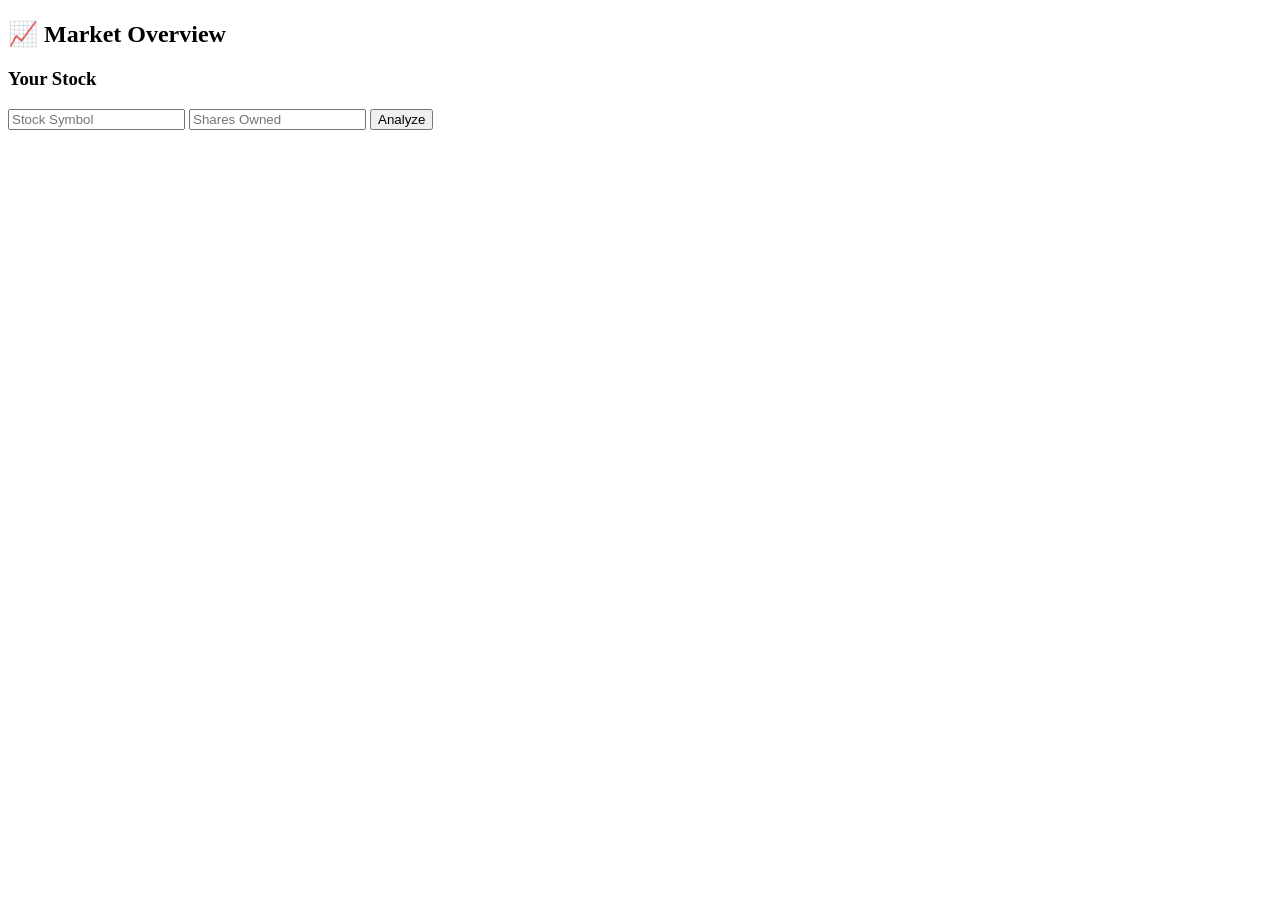
==== dashboard.html @ 51c843a2 "Create dashboard.html" ====
<!DOCTYPE html>
<html>
<head>
  <title>Smart AI – Dashboard</title>
  <link rel="stylesheet" href="style.css">
</head>
<body>

<h2>📈 Market Overview</h2>

<div id="stocks" class="grid"></div>

<h3>Your Stock</h3>
<input id="symbol" placeholder="Stock Symbol">
<input id="shares" type="number" placeholder="Shares Owned">
<button onclick="analyze()">Analyze</button>

<script src="app.js"></script>
</body>
</html>
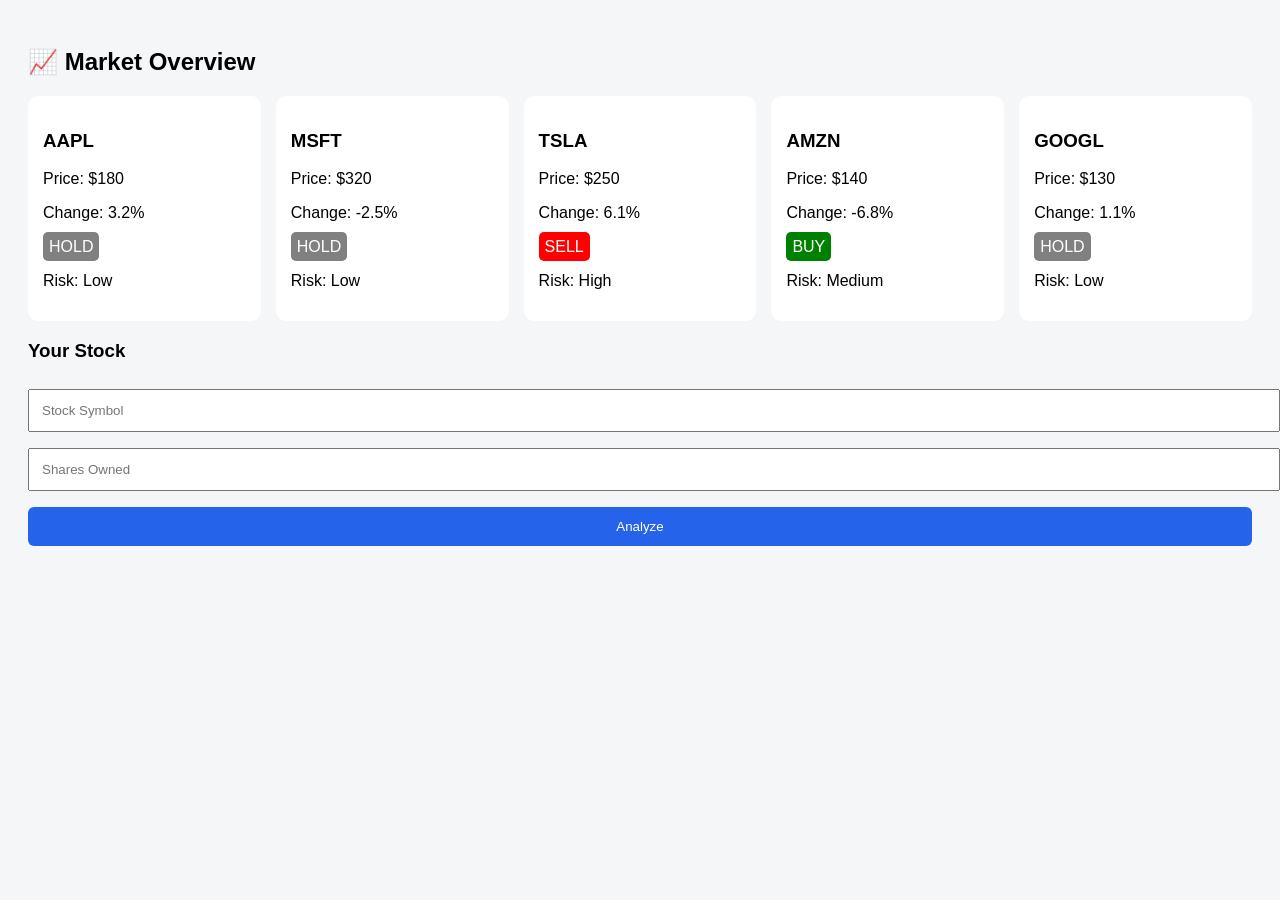
==== commit b69d3d71: "Update dashboard.html" ====
--- a/dashboard.html
+++ b/dashboard.html
@@ -18,3 +18,7 @@
 <script src="app.js"></script>
 </body>
 </html>
+<script src="ai-engine.js"></script>
+<script src="confidence.js"></script>
+<script src="charts.js"></script>
+<script src="portfolio.js"></script>
--- a/style.css
+++ b/style.css
@@ -0,0 +1,51 @@
+body {
+  font-family: Arial, sans-serif;
+  background: #f4f6f8;
+  padding: 20px;
+}
+
+.center {
+  max-width: 400px;
+  margin: auto;
+  text-align: center;
+}
+
+input, button {
+  width: 100%;
+  padding: 12px;
+  margin: 8px 0;
+}
+
+button {
+  background: #2563eb;
+  color: white;
+  border: none;
+  border-radius: 6px;
+}
+
+.grid {
+  display: grid;
+  grid-template-columns: repeat(auto-fit, minmax(160px, 1fr));
+  gap: 15px;
+}
+
+.card {
+  background: white;
+  padding: 15px;
+  border-radius: 10px;
+}
+
+.badge {
+  padding: 6px;
+  border-radius: 5px;
+  color: white;
+}
+
+.BUY { background: green; }
+.SELL { background: red; }
+.HOLD { background: gray; }
+
+.waiver {
+  font-size: 14px;
+  text-align: left;
+}
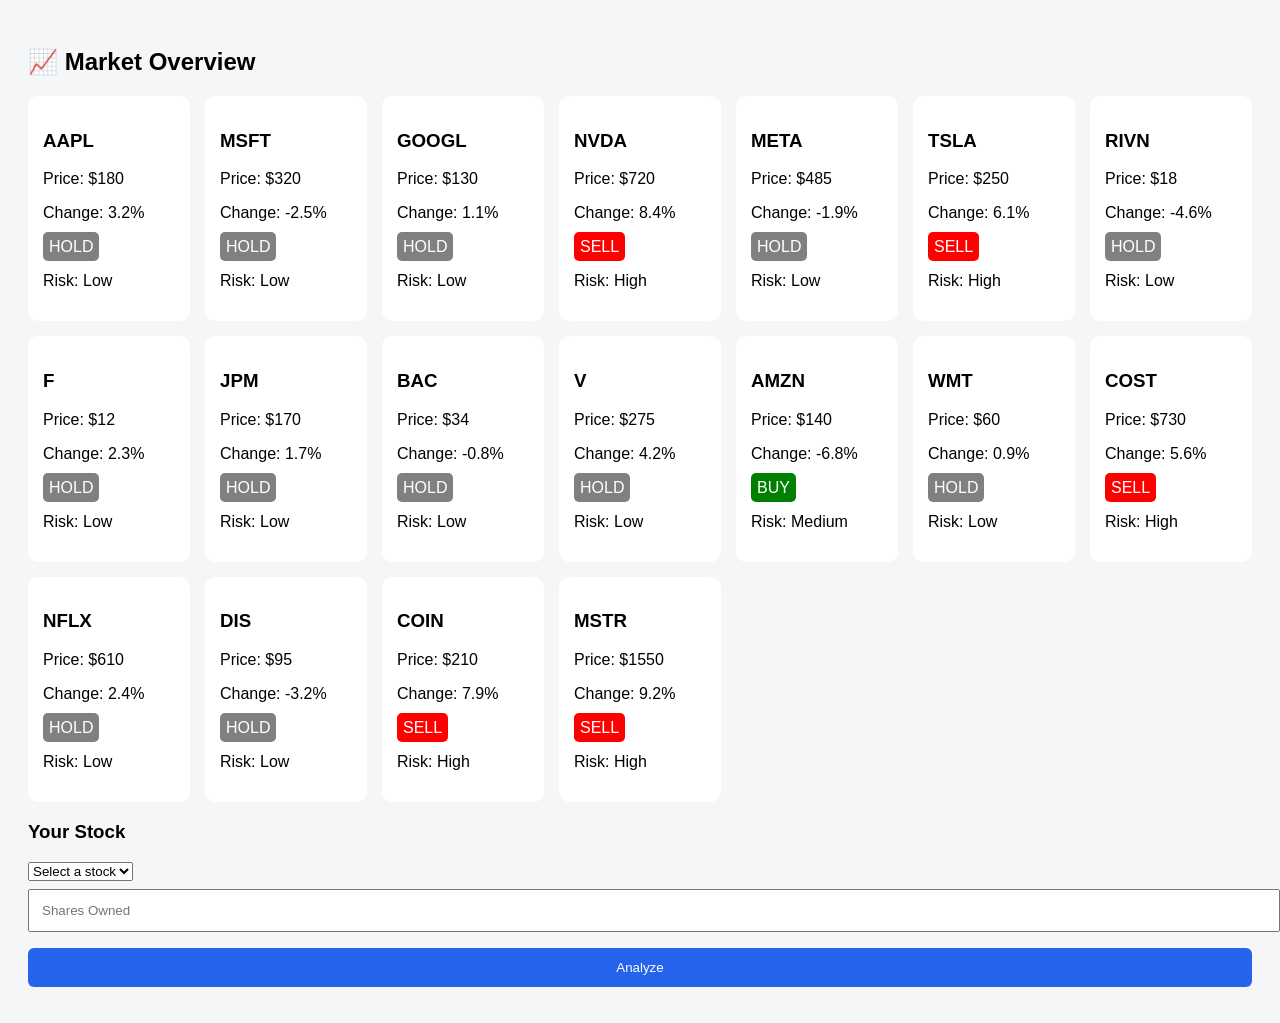
==== commit d5e745aa: "Update dashboard.html" ====
--- a/dashboard.html
+++ b/dashboard.html
@@ -1,24 +1,40 @@
 <!DOCTYPE html>
-<html>
+<html lang="en">
 <head>
+  <meta charset="UTF-8">
   <title>Smart AI – Dashboard</title>
+  <meta name="viewport" content="width=device-width, initial-scale=1.0">
   <link rel="stylesheet" href="style.css">
 </head>
 <body>
 
-<h2>📈 Market Overview</h2>
+  <h2>📈 Market Overview</h2>
 
-<div id="stocks" class="grid"></div>
+  <!-- STOCK GRID -->
+  <div id="stocks" class="grid"></div>
 
-<h3>Your Stock</h3>
-<input id="symbol" placeholder="Stock Symbol">
-<input id="shares" type="number" placeholder="Shares Owned">
-<button onclick="analyze()">Analyze</button>
+  <h3>Your Stock</h3>
 
-<script src="app.js"></script>
+  <!-- STOCK SELECT DROPDOWN -->
+  <select id="symbol">
+    <option value="">Select a stock</option>
+  </select>
+
+  <!-- SHARES INPUT -->
+  <input id="shares" type="number" placeholder="Shares Owned">
+
+  <!-- ANALYZE BUTTON -->
+  <button onclick="analyze()">Analyze</button>
+
+  <!-- MAIN APP LOGIC -->
+  <script src="app.js"></script>
+
+  <!-- EXTRA FEATURES -->
+  <script src="ai-engine.js"></script>
+  <script src="confidence.js"></script>
+  <script src="charts.js"></script>
+  <script src="portfolio.js"></script>
+
 </body>
 </html>
-<script src="ai-engine.js"></script>
-<script src="confidence.js"></script>
-<script src="charts.js"></script>
-<script src="portfolio.js"></script>
+
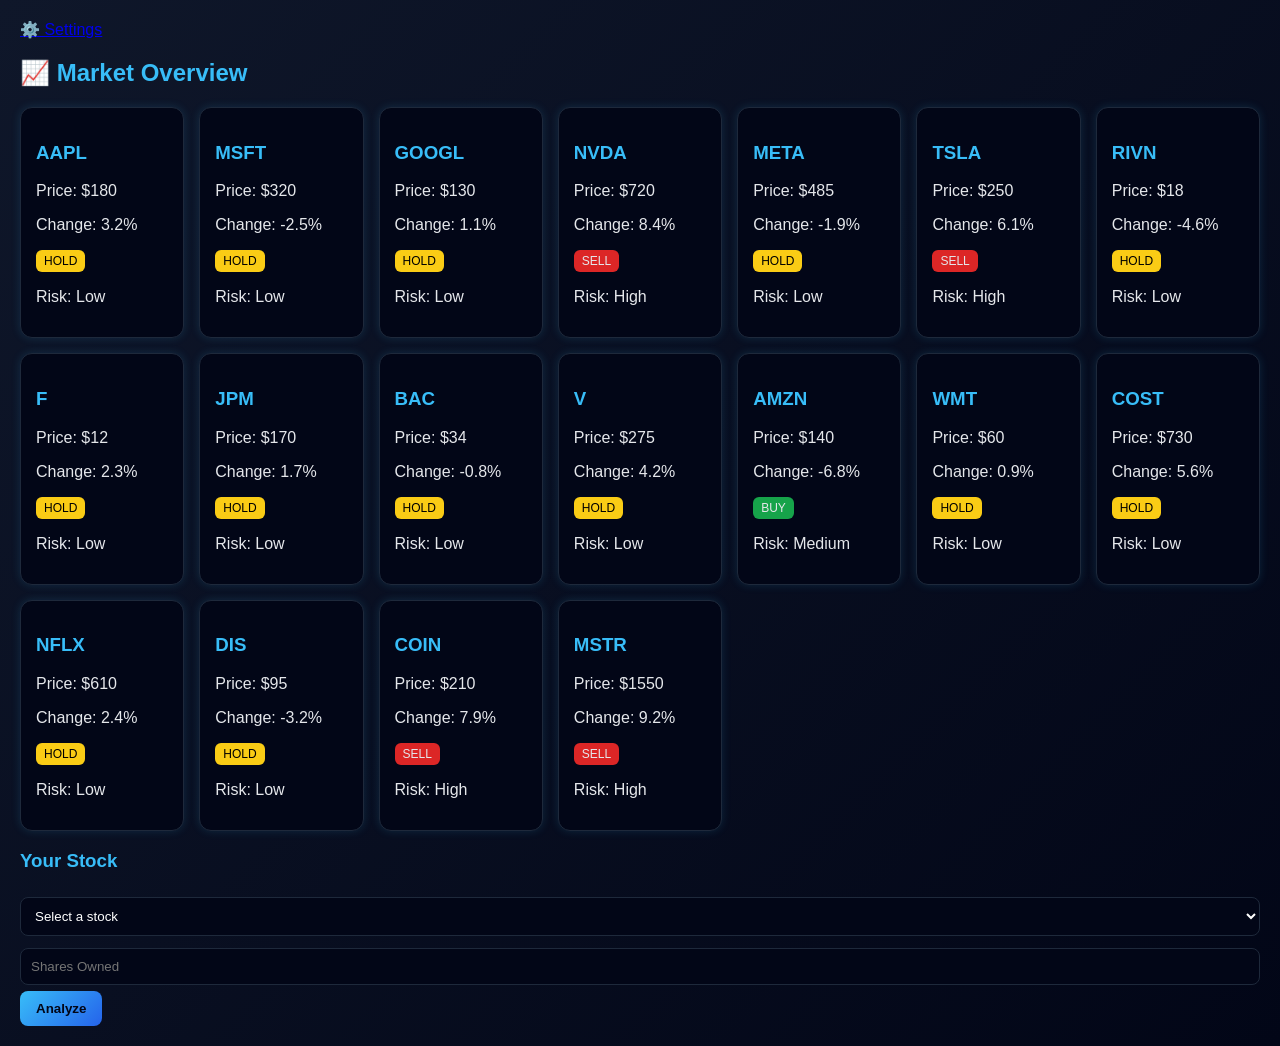
==== commit ea1dc329: "Update dashboard.html" ====
--- a/dashboard.html
+++ b/dashboard.html
@@ -1,3 +1,4 @@
+<a href="settings.html">⚙️ Settings</a>
 <!DOCTYPE html>
 <html lang="en">
 <head>
--- a/style.css
+++ b/style.css
@@ -1,51 +1,57 @@
 body {
   font-family: Arial, sans-serif;
-  background: #f4f6f8;
+  margin: 0;
   padding: 20px;
+  background: linear-gradient(135deg, #0f172a, #020617);
+  color: #e5e7eb;
 }
 
-.center {
-  max-width: 400px;
-  margin: auto;
-  text-align: center;
-}
-
-input, button {
-  width: 100%;
-  padding: 12px;
-  margin: 8px 0;
-}
-
-button {
-  background: #2563eb;
-  color: white;
-  border: none;
-  border-radius: 6px;
+h2, h3 {
+  color: #38bdf8;
 }
 
 .grid {
   display: grid;
-  grid-template-columns: repeat(auto-fit, minmax(160px, 1fr));
+  grid-template-columns: repeat(auto-fill, minmax(160px, 1fr));
   gap: 15px;
 }
 
 .card {
-  background: white;
+  background: #020617;
+  border: 1px solid #1e293b;
   padding: 15px;
-  border-radius: 10px;
+  border-radius: 12px;
+  box-shadow: 0 0 10px rgba(56,189,248,0.15);
+}
+
+button {
+  background: linear-gradient(135deg, #38bdf8, #2563eb);
+  border: none;
+  padding: 10px 16px;
+  border-radius: 8px;
+  font-weight: bold;
+  cursor: pointer;
+  color: #020617;
+}
+
+input, select {
+  width: 100%;
+  padding: 10px;
+  margin: 6px 0;
+  border-radius: 8px;
+  border: 1px solid #1e293b;
+  background: #020617;
+  color: white;
 }
 
 .badge {
-  padding: 6px;
-  border-radius: 5px;
-  color: white;
+  display: inline-block;
+  padding: 4px 8px;
+  border-radius: 6px;
+  font-size: 12px;
 }
 
-.BUY { background: green; }
-.SELL { background: red; }
-.HOLD { background: gray; }
+.badge.BUY { background: #16a34a; }
+.badge.SELL { background: #dc2626; }
+.badge.HOLD { background: #facc15; color: black; }
 
-.waiver {
-  font-size: 14px;
-  text-align: left;
-}
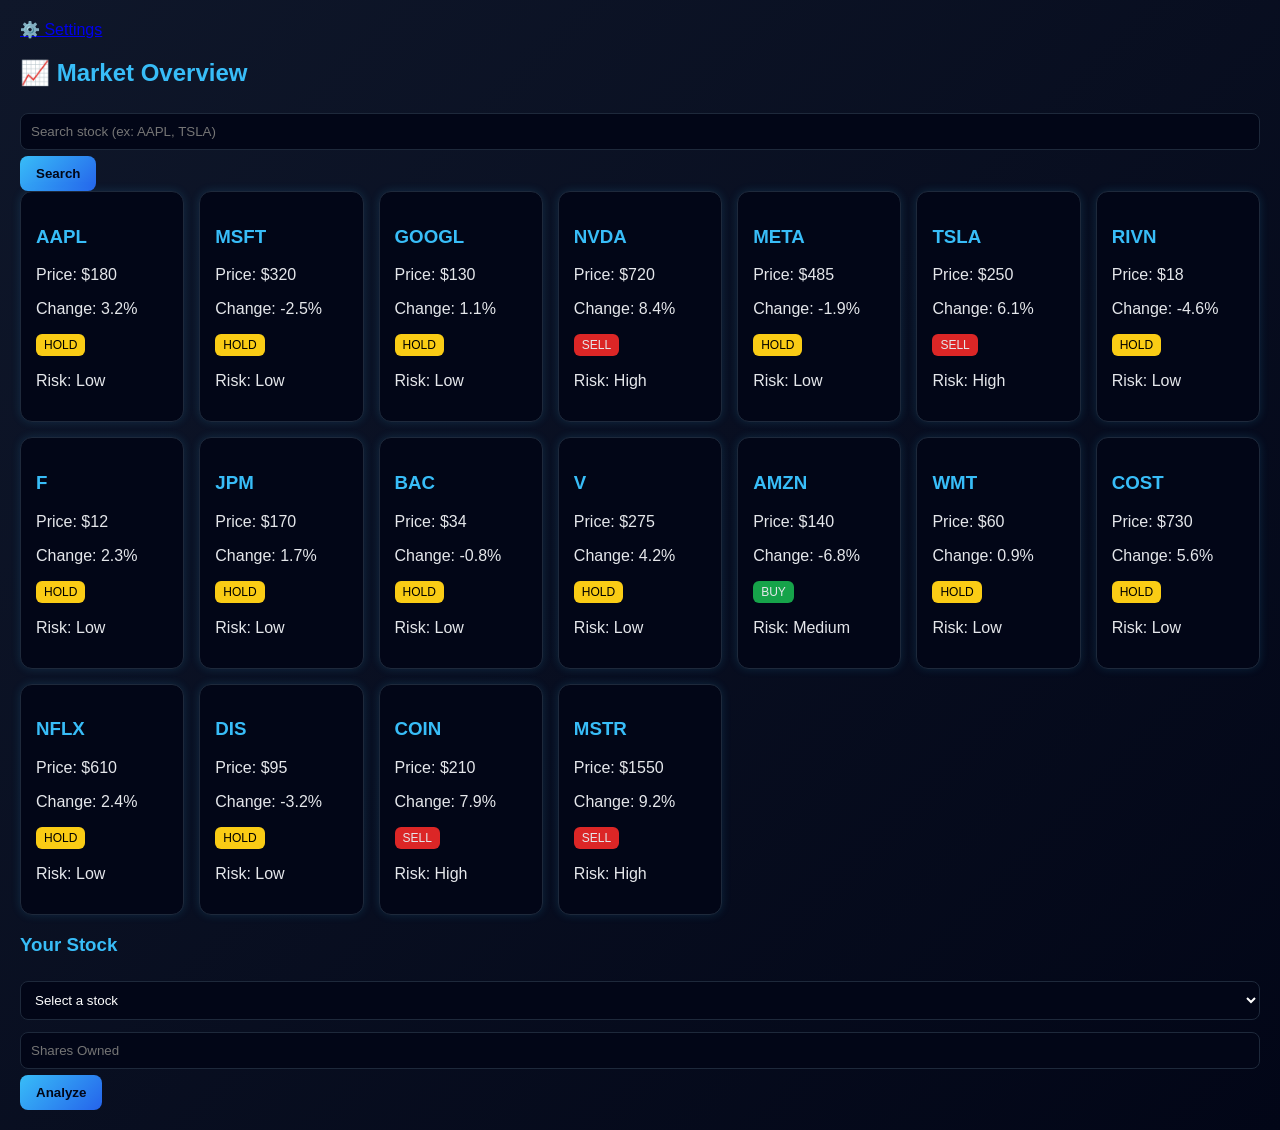
==== commit 174ce9df: "Update dashboard.html" ====
--- a/dashboard.html
+++ b/dashboard.html
@@ -10,6 +10,8 @@
 <body>
 
   <h2>📈 Market Overview</h2>
+<input id="search" placeholder="Search stock (ex: AAPL, TSLA)">
+<button onclick="searchStock()">Search</button>
 
   <!-- STOCK GRID -->
   <div id="stocks" class="grid"></div>
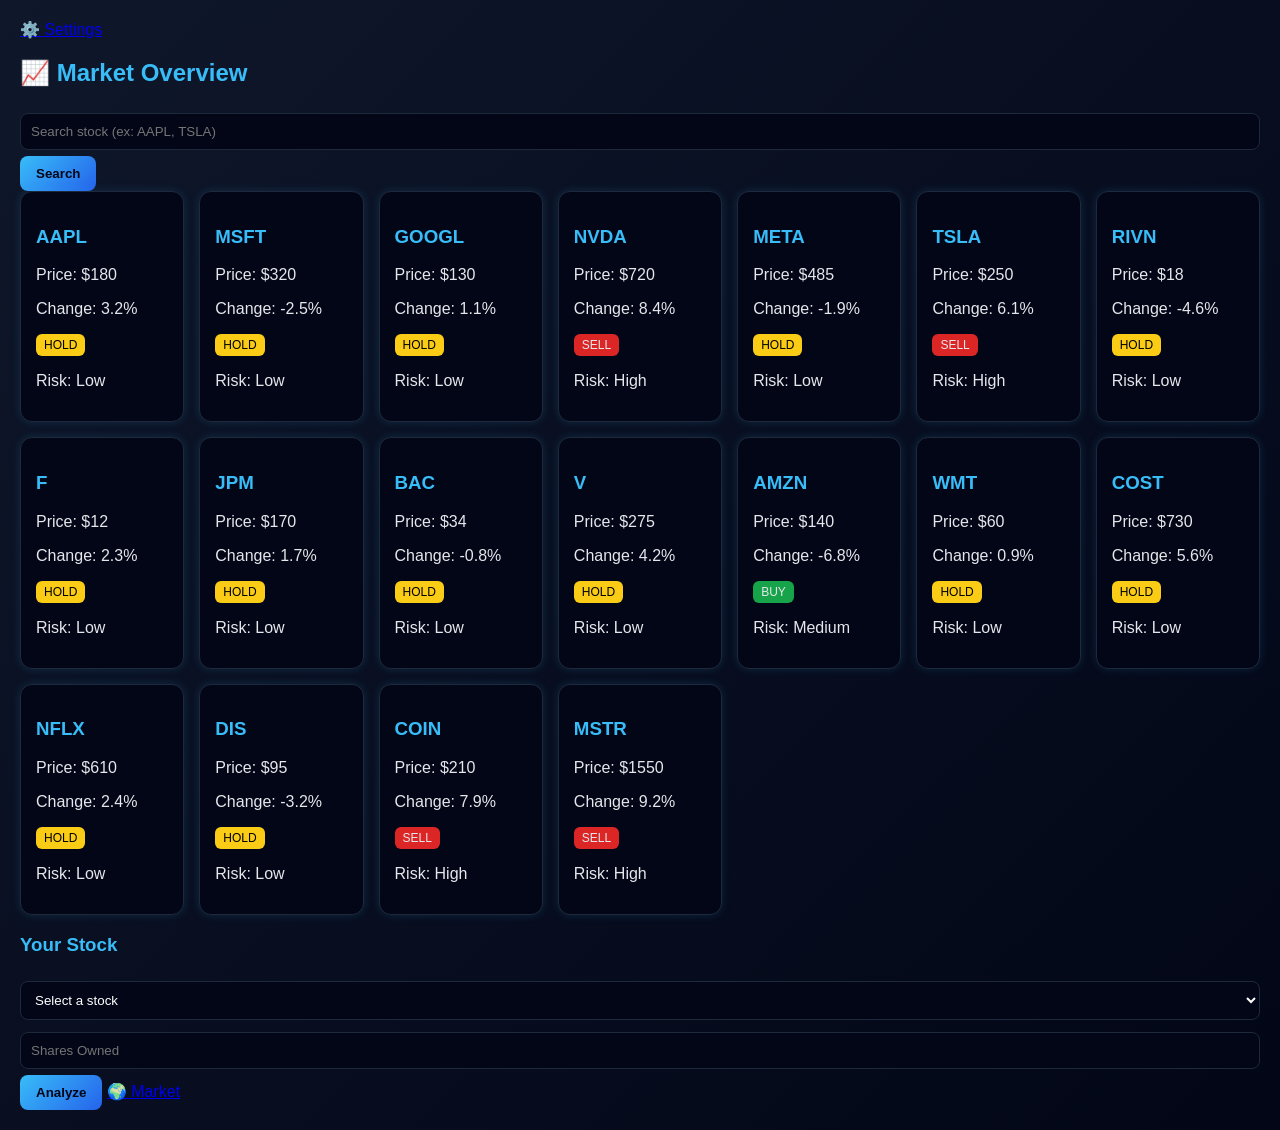
==== commit cf37b357: "Update dashboard.html" ====
--- a/dashboard.html
+++ b/dashboard.html
@@ -41,3 +41,4 @@
 </body>
 </html>
 
+<a href="market.html">🌍 Market</a>
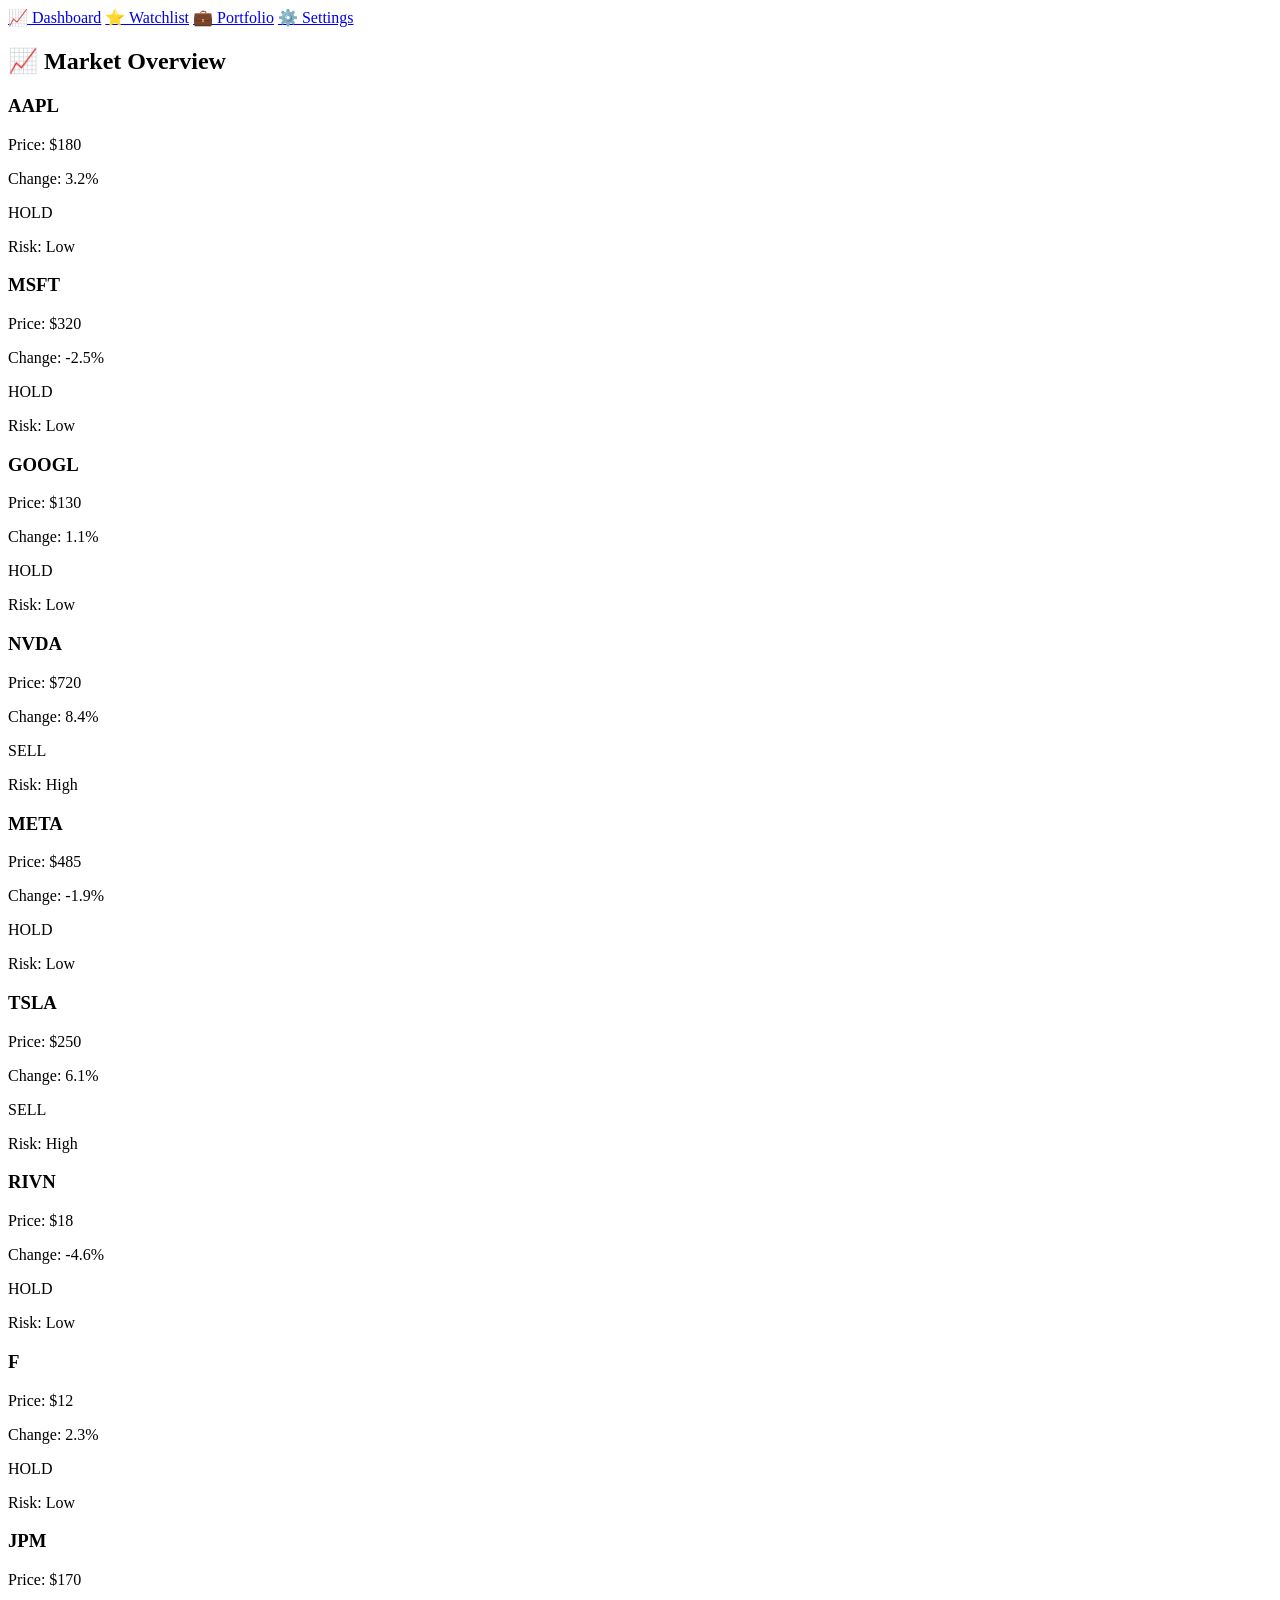
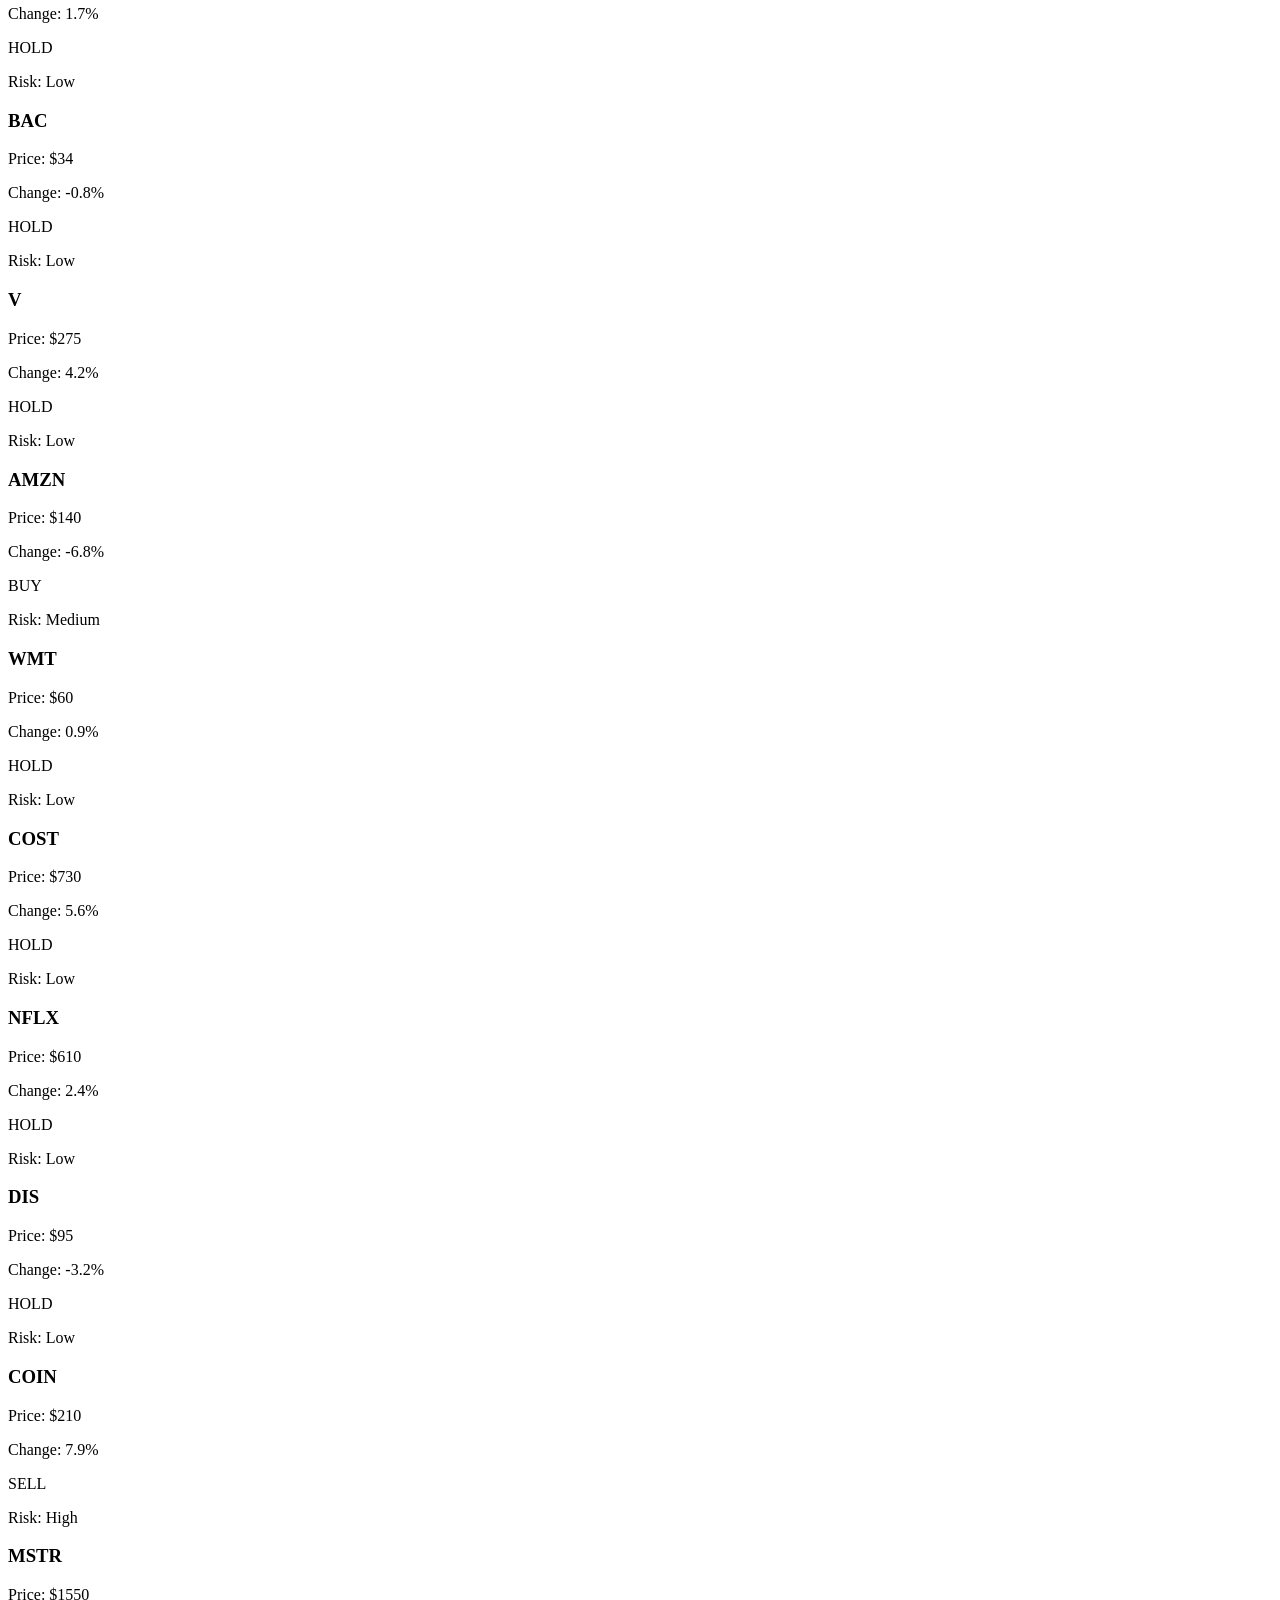
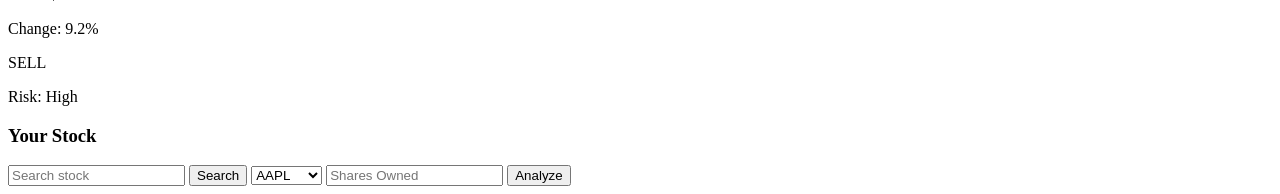
==== commit 4f605077: "Update dashboard.html" ====
--- a/dashboard.html
+++ b/dashboard.html
@@ -1,44 +1,27 @@
-<a href="settings.html">⚙️ Settings</a>
-<!DOCTYPE html>
-<html lang="en">
-<head>
-  <meta charset="UTF-8">
-  <title>Smart AI – Dashboard</title>
-  <meta name="viewport" content="width=device-width, initial-scale=1.0">
-  <link rel="stylesheet" href="style.css">
-</head>
 <body>
 
+  <!-- NAV GOES HERE -->
+  <div id="nav"></div>
+  <script>
+    fetch("nav.html")
+      .then(r => r.text())
+      .then(d => {
+        document.getElementById("nav").innerHTML = d;
+      });
+  </script>
+
+  <!-- YOUR EXISTING CONTENT -->
   <h2>📈 Market Overview</h2>
-<input id="search" placeholder="Search stock (ex: AAPL, TSLA)">
-<button onclick="searchStock()">Search</button>
-
-  <!-- STOCK GRID -->
   <div id="stocks" class="grid"></div>
 
   <h3>Your Stock</h3>
+  <input id="search" placeholder="Search stock">
+  <button onclick="searchStock()">Search</button>
 
-  <!-- STOCK SELECT DROPDOWN -->
-  <select id="symbol">
-    <option value="">Select a stock</option>
-  </select>
-
-  <!-- SHARES INPUT -->
+  <select id="symbol"></select>
   <input id="shares" type="number" placeholder="Shares Owned">
-
-  <!-- ANALYZE BUTTON -->
   <button onclick="analyze()">Analyze</button>
 
-  <!-- MAIN APP LOGIC -->
   <script src="app.js"></script>
+</body>
 
-  <!-- EXTRA FEATURES -->
-  <script src="ai-engine.js"></script>
-  <script src="confidence.js"></script>
-  <script src="charts.js"></script>
-  <script src="portfolio.js"></script>
-
-</body>
-</html>
-
-<a href="market.html">🌍 Market</a>
